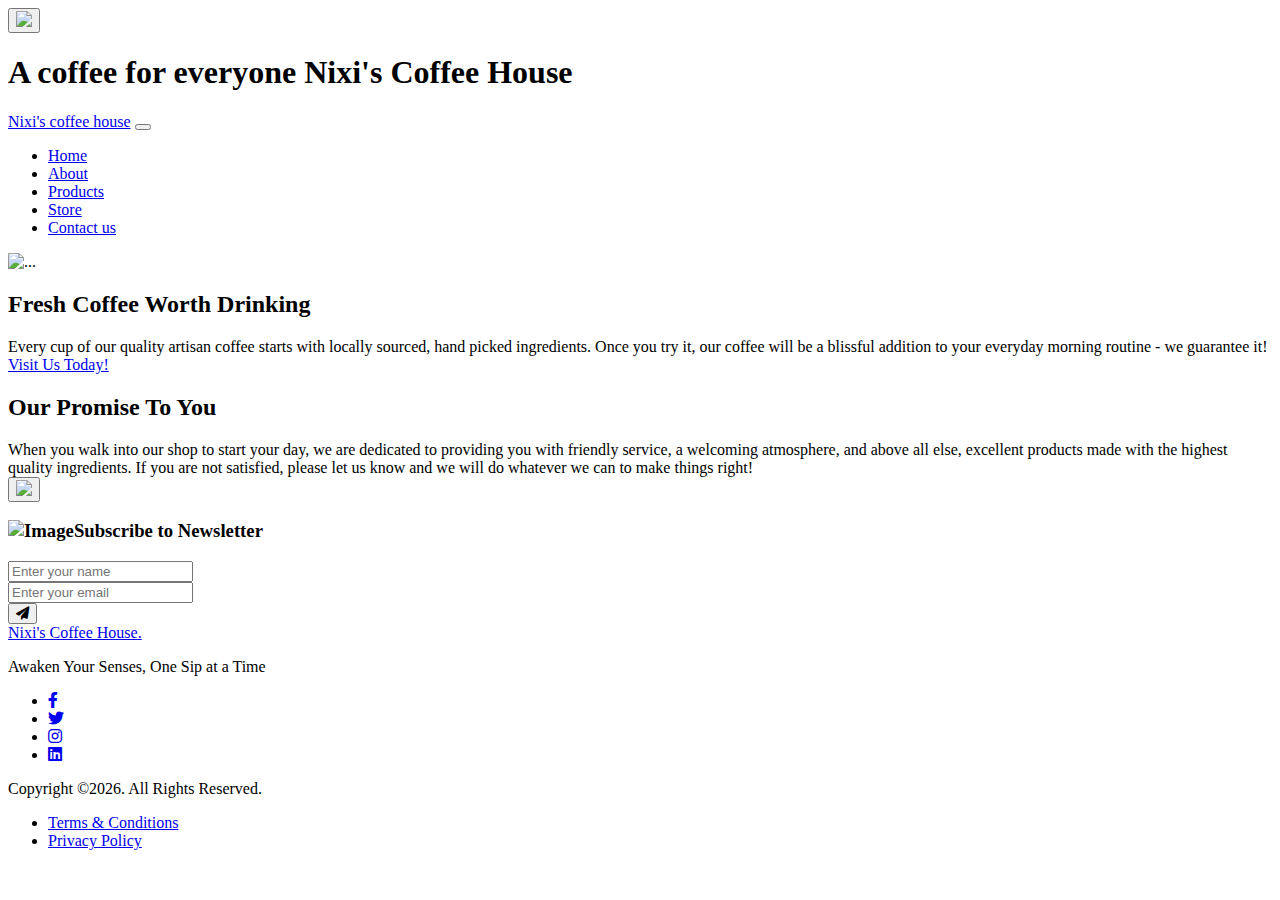
==== index.html @ 5569498c "Add project files" ====
<!DOCTYPE html>
<html lang="en">
    <head>
        <meta charset="utf-8" />
        <meta name="viewport" content="width=device-width, initial-scale=1, shrink-to-fit=no" />
        <meta name="description" content="" />
        <meta name="author" content="" />
        <title>Business Casual - Start Bootstrap Theme</title>
        <link rel="icon" type="image/x-icon" href="assets/favicon.ico" />
        <!-- Google fonts-->
        <link href="https://fonts.googleapis.com/css?family=Raleway:100,100i,200,200i,300,300i,400,400i,500,500i,600,600i,700,700i,800,800i,900,900i" rel="stylesheet" />
        <link href="https://fonts.googleapis.com/css?family=Lora:400,400i,700,700i" rel="stylesheet" />
        <link href="https://cdnjs.cloudflare.com/ajax/libs/font-awesome/6.0.0-beta3/css/all.min.css" rel="stylesheet">
        <!-- Core theme CSS (includes Bootstrap)-->
        <link href="css/styles.css" rel="stylesheet" />
        <link href="https://cdnjs.cloudflare.com/ajax/libs/font-awesome/6.0.0-beta3/css/all.min.css" rel="stylesheet">
        <link href="css/tiny-slider.css" rel="stylesheet">

        <script async src="https://www.googletagmanager.com/gtag/js?id=GA_MEASUREMENT_ID"></script>


    </head>
    <body>
        <div class="d-flex justify-content-center w-100 my-2">
           <button class="btn btn-primary" onclick="myFunction()"><img src="assets/img/brightness-high-fill.svg"></button>
         </div>
        <header>
            <h1 class="site-heading text-center text-faded d-none d-lg-block">
                <span class="mijloc1">A coffee for everyone</span>
                <span class="mijloc">Nixi's Coffee House</span>
            </h1>
        </header>

        
        <!-- Navigation-->
        <nav class="navbar navbar-expand-lg navbar-dark py-lg-4" id="mainNav">
            <div class="container">
                <a class="navbar-brand text-uppercase fw-bold d-lg-none" href="index.html">Nixi's coffee house</a>
                <button class="navbar-toggler" type="button" data-bs-toggle="collapse" data-bs-target="#navbarSupportedContent" aria-controls="navbarSupportedContent" aria-expanded="false" aria-label="Toggle navigation"><span class="navbar-toggler-icon"></span></button>
                <div class="collapse navbar-collapse" id="navbarSupportedContent">
                    <ul class="navbar-nav mx-auto">
                        <p>
                        <li class="active nav-item px-lg-4"><a class="nav-link text-uppercase" href="index.html">Home</a></li>
                        <li class="nav-item px-lg-4"><a class="nav-link text-uppercase" href="about.html">About</a></li>
                        <li class="nav-item px-lg-4"><a class="nav-link text-uppercase" href="products.html">Products</a></li>
                        <li class="nav-item px-lg-4"><a class="nav-link text-uppercase" href="store.html">Store</a></li>
                        <li class="nav-item px-lg-4"><a class="nav-link text-uppercase" href="contact.html">Contact us</a></li>
                    </ul>
                </div>
            </div>
        </nav>
        
        <section class="page-section clearfix">
            <div class="container">
                <div class="intro">
                    <img class="intro-img img-fluid mb-3 mb-lg-0 rounded" src="assets/img/intro.jpg" alt="..." />
                    <div class="intro-text left-0 text-center bg-faded p-5 rounded">
                        <h2 class="section-heading mb-4">
                            <span class="section-heading-upper">Fresh Coffee</span>
                            <span class="section-heading-lower">Worth Drinking</span>
                        </h2>
                        <p1 class="mb-3">Every cup of our quality artisan coffee starts with locally sourced, hand picked ingredients. Once you try it, our coffee will be a blissful addition to your everyday morning routine - we guarantee it!</p1>
                        <div class="intro-button mx-auto"><a class="btn btn-primary btn-xl" href="#!">Visit Us Today!</a></div>
                    </div>
                </div>
            </div>
        </section>
        <section class="page-section cta">
            <div class="container">
                <div class="row">
                    <div class="col-xl-9 mx-auto">
                        <div class="cta-inner bg-faded text-center rounded">
                            <h2 class="section-heading mb-4">
                                <span class="section-heading-upper">Our Promise</span>
                                <span class="section-heading-lower">To You</span>
                            </h2>
                            <p1 class="mb-0">When you walk into our shop to start your day, we are dedicated to providing you with friendly service, a welcoming atmosphere, and above all else, excellent products made with the highest quality ingredients. If you are not satisfied, please let us know and we will do whatever we can to make things right!</p1>
                        </div>
                    </div>
                </div>
            </div>
        </section>

        <button onclick="topFunction()" id="myBtn" title="Go to top"><img src="images/arrow-up.svg"></button>
    
        <script>
           // Get the button:
           let mybutton = document.getElementById("myBtn");

           // When the user scrolls down 20px from the top of the document, show the button
           window.onscroll = function() {scrollFunction()};

           function scrollFunction() {
               if (document.body.scrollTop > 20 || document.documentElement.scrollTop > 20)
                {
                    mybutton.style.display = "block";
                } 
                else {
                      mybutton.style.display = "none";
                   }
             }

            // When the user clicks on the button, scroll to the top of the document
            function topFunction() {
                document.body.scrollTop = 0; // For Safari
                document.documentElement.scrollTop = 0; // For Chrome, Firefox, IE and Opera
            }

            function myFunction() {
               var element = document.body;
               element.classList.toggle("white-mode");
            }
        </script>

        <footer class="footer-section">
			<div class="container relative">
                <div class="row">
					<div class="col-lg-8">
						<div class="subscription-form">
							<h3 class="d-flex align-items-center"><span class="me-1"><img src="images/envelope-outline.svg" alt="Image" class="img-fluid"></span><span>Subscribe to Newsletter</span></h3>

							<form action="#" class="row g-3">
								<div class="col-auto">
									<input type="text" class="form-control" placeholder="Enter your name">
								</div>
								<div class="col-auto">
									<input type="email" class="form-control" placeholder="Enter your email">
								</div>
								<div class="col-auto">
									<button class="btn btn-primary">
										<span class="fa fa-paper-plane"></span>
									</button>
								</div>
							</form>

						</div>
					</div>
				</div>

				<div class="row g-5 mb-5">
					<div class="col-lg-4">
						<div class="mb-4 footer-logo-wrap"><a href="#" class="footer-logo">Nixi's Coffee House<span>.</span></a></div>
						 <p color: ##fff class="mb-4">Awaken Your Senses, One Sip at a Time</p>

						  <ul class="list-unstyled custom-social">
							<li><a href="#"><span class="fa fa-brands fa-facebook-f"></span></a></li>
							<li><a href="#"><span class="fa fa-brands fa-twitter"></span></a></li>
							<li><a href="#"><span class="fa fa-brands fa-instagram"></span></a></li>
							<li><a href="#"><span class="fa fa-brands fa-linkedin"></span></a></li>
						  </ul>
					  </div>
                    </div>
				</div>

				<div class="border-top copyright">
					<div class="row pt-4">
						<div class="col-lg-6">
							<p class="mb-2 text-center text-lg-start">Copyright &copy;<script>document.write(new Date().getFullYear());</script>. All Rights Reserved. </p>
						</div>

						<div class="col-lg-6 text-center text-lg-end">
							<ul class="list-unstyled d-inline-flex ms-auto">
								<li class="me-4"><a href="#">Terms &amp; Conditions</a></li>
								<li><a href="#">Privacy Policy</a></li>
							</ul>
						</div>

					</div>
				</div>

			</div>
		</footer>
		<!-- End Footer Section -->	
        <!-- Bootstrap core JS-->
        <script src="https://cdn.jsdelivr.net/npm/bootstrap@5.2.3/dist/js/bootstrap.bundle.min.js"></script>
        <!-- Core theme JS-->
        <script src="js/scripts.js"></script>
    </body>
</html>
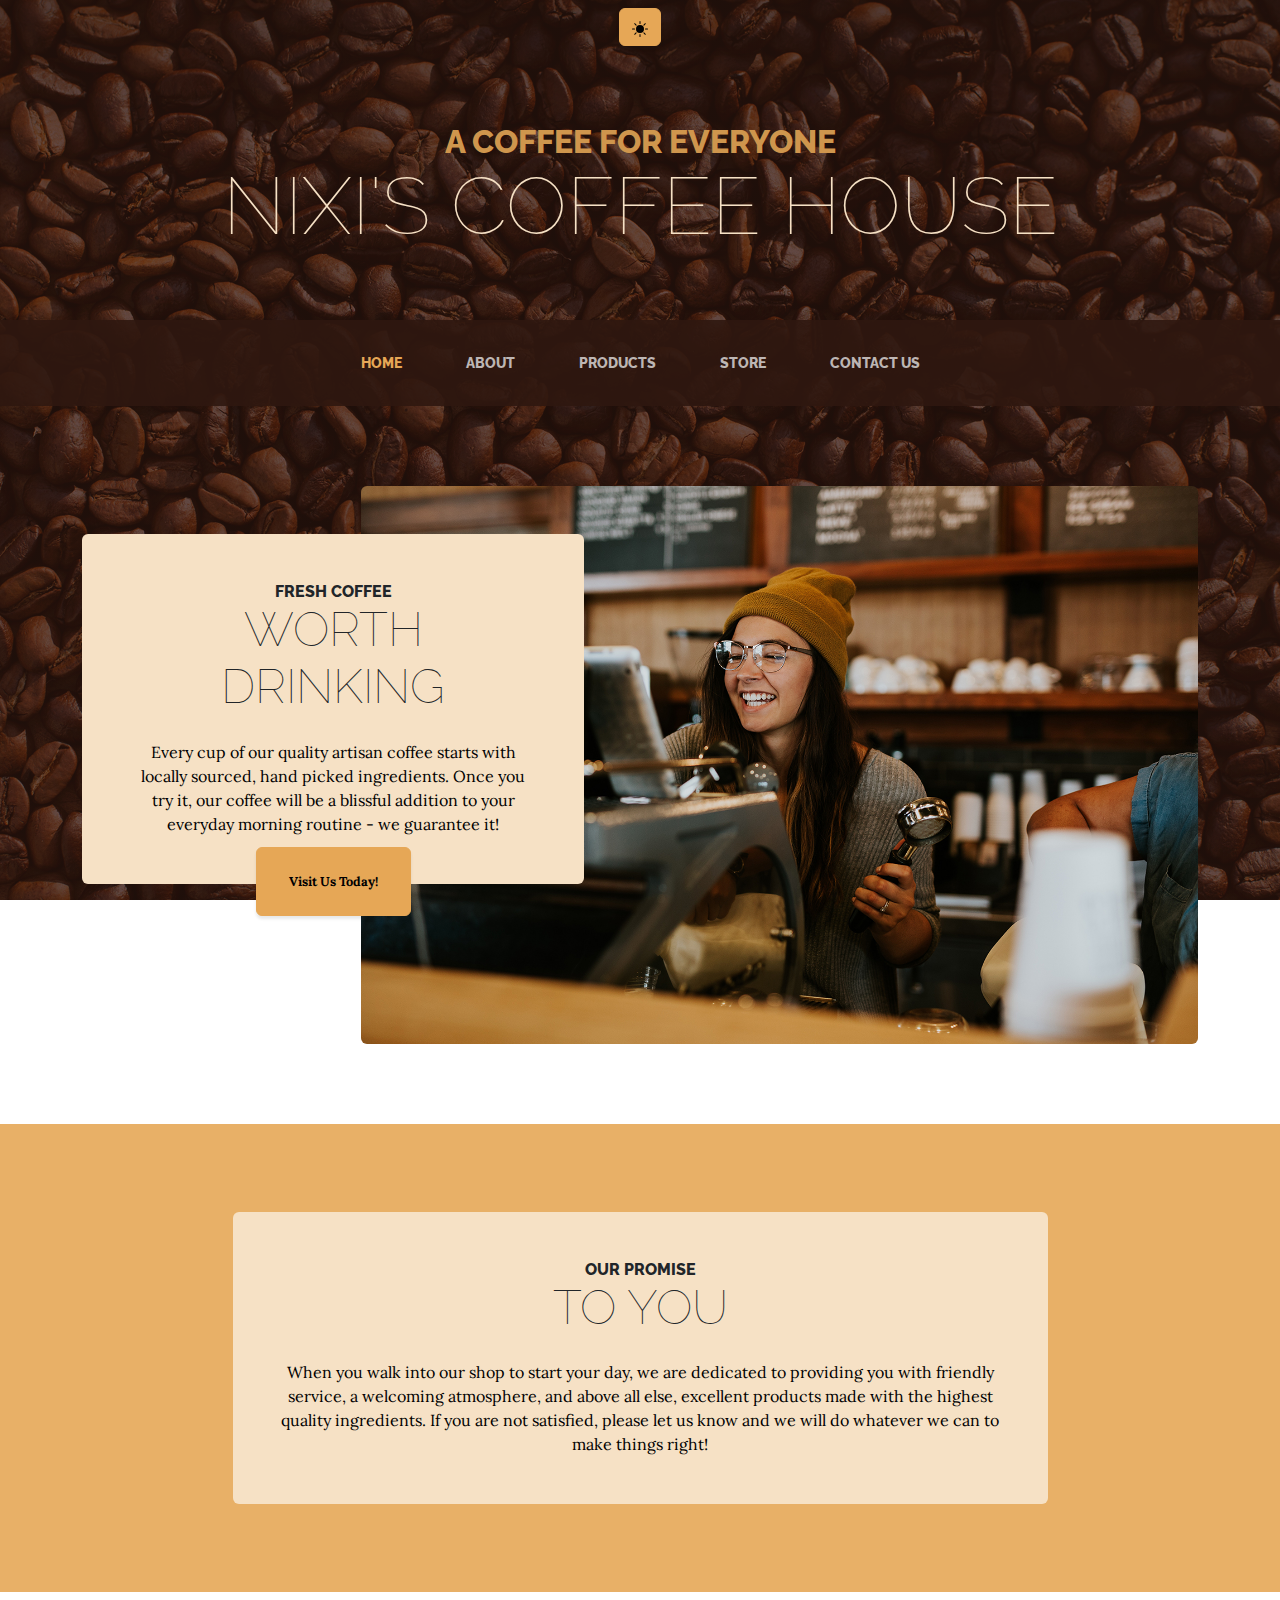
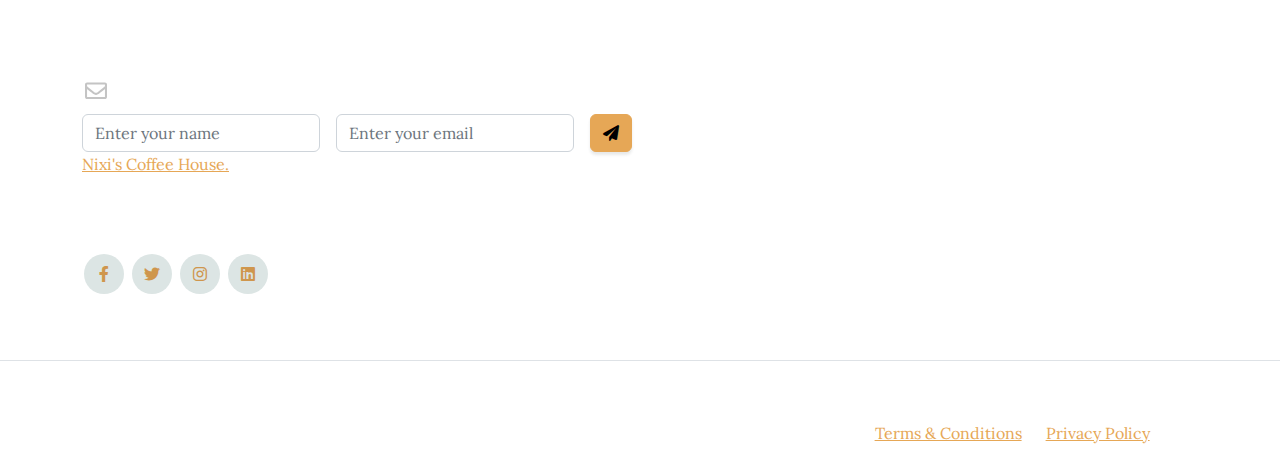
==== commit e964582f: "upload google analytics" ====
--- a/index.html
+++ b/index.html
@@ -1,6 +1,15 @@
 <!DOCTYPE html>
 <html lang="en">
     <head>
+        <!-- Google tag (gtag.js) -->
+        <script async src="https://www.googletagmanager.com/gtag/js?id=G-X8600LQ0R0"></script>
+        <script>
+          window.dataLayer = window.dataLayer || [];
+          function gtag(){dataLayer.push(arguments);}
+          gtag('js', new Date());
+
+          gtag('config', 'G-X8600LQ0R0');
+        </script>
         <meta charset="utf-8" />
         <meta name="viewport" content="width=device-width, initial-scale=1, shrink-to-fit=no" />
         <meta name="description" content="" />
--- a/css/tiny-slider.css
+++ b/css/tiny-slider.css
@@ -0,0 +1,3 @@
+.tns-outer{padding:0 !important}.tns-outer [hidden]{display:none !important}.tns-outer [aria-controls],.tns-outer [data-action]{cursor:pointer}.tns-slider{-webkit-transition:all 0s;-moz-transition:all 0s;transition:all 0s}.tns-slider>.tns-item{-webkit-box-sizing:border-box;-moz-box-sizing:border-box;box-sizing:border-box}.tns-horizontal.tns-subpixel{white-space:nowrap}.tns-horizontal.tns-subpixel>.tns-item{display:inline-block;vertical-align:top;white-space:normal}.tns-horizontal.tns-no-subpixel:after{content:'';display:table;clear:both}.tns-horizontal.tns-no-subpixel>.tns-item{float:left}.tns-horizontal.tns-carousel.tns-no-subpixel>.tns-item{margin-right:-100%}.tns-no-calc{position:relative;left:0}.tns-gallery{position:relative;left:0;min-height:1px}.tns-gallery>.tns-item{position:absolute;left:-100%;-webkit-transition:transform 0s, opacity 0s;-moz-transition:transform 0s, opacity 0s;transition:transform 0s, opacity 0s}.tns-gallery>.tns-slide-active{position:relative;left:auto !important}.tns-gallery>.tns-moving{-webkit-transition:all 0.25s;-moz-transition:all 0.25s;transition:all 0.25s}.tns-autowidth{display:inline-block}.tns-lazy-img{-webkit-transition:opacity 0.6s;-moz-transition:opacity 0.6s;transition:opacity 0.6s;opacity:0.6}.tns-lazy-img.tns-complete{opacity:1}.tns-ah{-webkit-transition:height 0s;-moz-transition:height 0s;transition:height 0s}.tns-ovh{overflow:hidden}.tns-visually-hidden{position:absolute;left:-10000em}.tns-transparent{opacity:0;visibility:hidden}.tns-fadeIn{opacity:1;filter:alpha(opacity=100);z-index:0}.tns-normal,.tns-fadeOut{opacity:0;filter:alpha(opacity=0);z-index:-1}.tns-vpfix{white-space:nowrap}.tns-vpfix>div,.tns-vpfix>li{display:inline-block}.tns-t-subp2{margin:0 auto;width:310px;position:relative;height:10px;overflow:hidden}.tns-t-ct{width:2333.3333333%;width:-webkit-calc(100% * 70 / 3);width:-moz-calc(100% * 70 / 3);width:calc(100% * 70 / 3);position:absolute;right:0}.tns-t-ct:after{content:'';display:table;clear:both}.tns-t-ct>div{width:1.4285714%;width:-webkit-calc(100% / 70);width:-moz-calc(100% / 70);width:calc(100% / 70);height:10px;float:left}
+
+/*# sourceMappingURL=sourcemaps/tiny-slider.css.map */